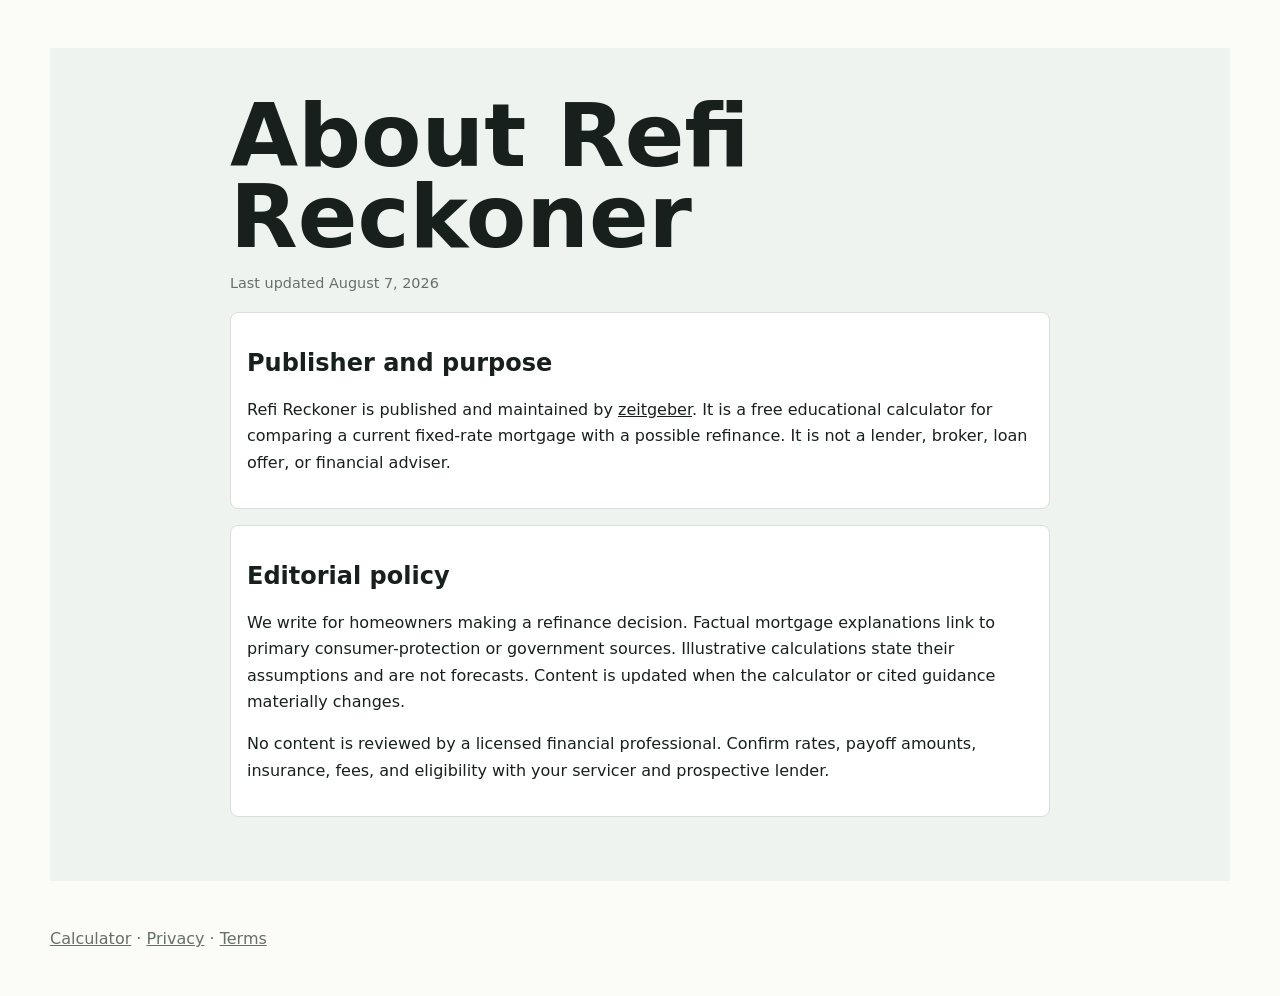
==== about.html @ c667bd90 "Add source-backed refinance guides" ====
<!doctype html><html lang="en"><head><meta charset="utf-8"><meta name="viewport" content="width=device-width,initial-scale=1"><title>About and Editorial Policy | Refi Reckoner</title><meta name="description" content="How Refi Reckoner creates and maintains its refinance calculator and educational guides."><link rel="canonical" href="https://refireckoner.com/about.html"><link rel="stylesheet" href="styles.css"></head><body><main class="shell education single"><div class="shell"><h1>About Refi Reckoner</h1><p class="article-meta">Last updated August 7, 2026</p><article><h2>Publisher and purpose</h2><p>Refi Reckoner is published and maintained by <a href="https://github.com/zeitgeber">zeitgeber</a>. It is a free educational calculator for comparing a current fixed-rate mortgage with a possible refinance. It is not a lender, broker, loan offer, or financial adviser.</p></article><article><h2>Editorial policy</h2><p>We write for homeowners making a refinance decision. Factual mortgage explanations link to primary consumer-protection or government sources. Illustrative calculations state their assumptions and are not forecasts. Content is updated when the calculator or cited guidance materially changes.</p><p>No content is reviewed by a licensed financial professional. Confirm rates, payoff amounts, insurance, fees, and eligibility with your servicer and prospective lender.</p></article></div></main><footer class="shell"><p><a href="index.html">Calculator</a> · <a href="privacy.html">Privacy</a> · <a href="terms.html">Terms</a></p></footer></body></html>
---- styles.css ----
:root {
  color-scheme: light;
  --ink: #18201d;
  --muted: #66706b;
  --line: #d9dfdb;
  --paper: #fbfcf8;
  --panel: #ffffff;
  --green: #167f5f;
  --gold: #b98210;
  --red: #b73b33;
  --blue: #256a8a;
}

* { box-sizing: border-box; }
[hidden] { display: none !important; }
body {
  margin: 0;
  font-family: Inter, ui-sans-serif, system-ui, -apple-system, BlinkMacSystemFont, "Segoe UI", sans-serif;
  color: var(--ink);
  background: var(--paper);
}
a { color: inherit; }
button, input, select { font: inherit; }
button {
  border: 1px solid var(--ink);
  background: var(--ink);
  color: white;
  border-radius: 8px;
  padding: .75rem 1rem;
  cursor: pointer;
}
button:hover { filter: brightness(1.08); }

.hero {
  min-height: 46vh;
  padding: 1.25rem clamp(1rem, 4vw, 4rem) 3rem;
  color: white;
  background:
    linear-gradient(90deg, rgba(16, 25, 22, .88), rgba(16, 25, 22, .5)),
    url("assets/hero.webp") center/cover;
}
nav {
  display: flex;
  align-items: center;
  justify-content: space-between;
  gap: 1rem;
  max-width: 1180px;
  margin: 0 auto;
}
nav div { display: flex; flex-wrap: wrap; gap: 1rem; }
nav a { text-decoration: none; opacity: .9; }
.hero section {
  max-width: 760px;
  margin: clamp(2.5rem, 7vh, 4.5rem) auto 0;
}
.eyebrow {
  text-transform: uppercase;
  letter-spacing: .12em;
  font-weight: 800;
  font-size: .78rem;
}
h1 {
  margin: 0;
  font-size: clamp(3rem, 7vw, 5.5rem);
  line-height: .92;
  letter-spacing: 0;
}
h2, h3 { letter-spacing: 0; }
.hero p:last-child {
  max-width: 620px;
  font-size: 1.25rem;
  line-height: 1.5;
}

.shell {
  width: min(1180px, calc(100% - 2rem));
  margin: 0 auto;
}
.calculator {
  display: grid;
  grid-template-columns: minmax(320px, 1fr) minmax(320px, .9fr);
  gap: 1rem;
  margin-top: -2rem;
  align-items: start;
}
.panel, .verdict, .table-wrap {
  background: var(--panel);
  border: 1px solid var(--line);
  border-radius: 8px;
  padding: 1rem;
  box-shadow: 0 14px 45px rgba(30, 42, 36, .08);
}
.grid, .quick-grid, .mini-grid {
  display: grid;
  grid-template-columns: repeat(2, minmax(0, 1fr));
  gap: .75rem;
}
.quick-grid { margin-bottom: 1rem; }
.loan-details {
  border-top: 1px solid var(--line);
  padding-top: 1rem;
}
.loan-details summary {
  font-size: 1rem;
}
.loan-details .grid { margin-top: 1rem; }
label {
  display: grid;
  gap: .35rem;
  color: var(--muted);
  font-weight: 650;
  font-size: .9rem;
}
label span {
  display: flex;
  align-items: center;
  gap: .4rem;
}
input, select {
  width: 100%;
  min-width: 0;
  border: 1px solid var(--line);
  border-radius: 8px;
  padding: .7rem .75rem;
  color: var(--ink);
  background: #fff;
}
small { color: var(--muted); }
.start-picker {
  display: grid;
  grid-template-columns: 1fr 1fr;
}
.check {
  display: flex;
  align-items: center;
  margin: 1rem 0;
}
.check input { width: auto; }
.input-error {
  margin: 0 0 1rem;
  padding: .75rem;
  border-left: 4px solid var(--red);
  color: #7a211c;
  background: #f9e8e6;
}
.actions { display: flex; flex-wrap: wrap; gap: .6rem; }
.actions button:last-child, .chips button {
  color: var(--ink);
  background: white;
}
.results {
  display: grid;
  gap: 1rem;
}
.verdict {
  border-top: 8px solid var(--green);
}
.verdict.warn { border-top-color: var(--gold); }
.verdict.bad { border-top-color: var(--red); }
.badge {
  display: inline-flex;
  align-items: center;
  border-radius: 999px;
  background: #e6f4ef;
  color: var(--green);
  padding: .3rem .65rem;
  font-weight: 800;
}
.verdict.bad .badge { background: #f9e8e6; color: var(--red); }
.verdict.warn .badge { background: #fbf0d8; color: var(--gold); }
.big {
  font-size: clamp(2rem, 6vw, 4rem);
  line-height: 1;
  margin: .75rem 0;
}
.metrics {
  display: grid;
  grid-template-columns: repeat(2, minmax(0, 1fr));
  gap: .75rem;
}
.metric {
  background: white;
  border: 1px solid var(--line);
  border-radius: 8px;
  padding: .85rem;
}
.metric span {
  display: block;
  color: var(--muted);
  font-size: .82rem;
  font-weight: 700;
}
.metric strong { font-size: 1.25rem; }
.warnings, .checklist { padding-left: 1.25rem; }
.warnings { color: #7a211c; }
.ad {
  min-height: 92px;
  border: 1px dashed #a7b0ab;
  border-radius: 8px;
  display: grid;
  place-items: center;
  color: var(--muted);
  background: #f3f6f1;
}
.table-wrap, details.panel, .share { margin-top: 1rem; }
.table-wrap { overflow-x: auto; padding-right: 1.5rem; }
table {
  width: 100%;
  border-collapse: collapse;
  min-width: 760px;
}
th, td {
  padding: .7rem;
  border-bottom: 1px solid var(--line);
  text-align: right;
  white-space: nowrap;
}
th:last-child, td:last-child { padding-right: 1.25rem; }
th:first-child, td:first-child { text-align: left; }
summary {
  cursor: pointer;
  font-size: 1.35rem;
  font-weight: 800;
}
.advanced {
  display: grid;
  grid-template-columns: repeat(3, minmax(0, 1fr));
  gap: 1rem;
  margin-top: 1rem;
}
.advanced section {
  border: 1px solid var(--line);
  border-radius: 8px;
  padding: 1rem;
  overflow-x: auto;
}
.advanced .check { margin: .8rem 0 0; }
.wide { grid-column: span 2; }
.chips {
  display: flex;
  flex-wrap: wrap;
  gap: .5rem;
}
.chips button { padding: .55rem .7rem; }
.share {
  display: grid;
  grid-template-columns: .75fr 1.25fr;
  gap: 1rem;
  align-items: center;
}
.share > * { min-width: 0; }
canvas {
  width: 100%;
  min-width: 0;
  height: auto;
  border-radius: 8px;
  border: 1px solid var(--line);
}
.education {
  margin-top: 3rem;
  padding: 3rem 0;
  background: #eef3ef;
}
.education .shell {
  display: grid;
  grid-template-columns: repeat(2, minmax(0, 1fr));
  gap: 1rem;
}
.education h2, .education blockquote { grid-column: 1 / -1; }
.education article {
  background: white;
  border: 1px solid var(--line);
  border-radius: 8px;
  padding: 1rem;
}
.education.single .shell { display: block; max-width: 820px; }
.education.single article { margin: 1rem 0; }
.education.single p, .education.single li { line-height: 1.65; }
.article-meta { color: var(--muted); font-size: .9rem; }
.sources { padding-left: 1.25rem; }
.guide-nav { margin: 1.25rem 0 0; display: flex; flex-wrap: wrap; gap: .75rem; }
blockquote {
  margin: 0;
  padding: 1rem;
  border-left: 6px solid var(--blue);
  background: white;
  font-size: 1.2rem;
}
footer {
  padding: 2rem 0;
  color: var(--muted);
}

@media (max-width: 860px) {
  .calculator, .share, .education .shell { grid-template-columns: 1fr; }
  .advanced { grid-template-columns: 1fr; }
  .wide { grid-column: auto; }
  .metrics, .grid, .quick-grid, .mini-grid { grid-template-columns: 1fr; }
  nav { align-items: flex-start; flex-direction: column; }
  .hero { min-height: auto; padding-bottom: 2.5rem; }
  h1 { font-size: 2.35rem; line-height: 1.04; }
  .calculator { margin-top: -1rem; }
  .table-wrap { overflow: visible; padding-right: 1rem; }
  .table-wrap table, .table-wrap tbody, .table-wrap tr, .table-wrap td { display: block; min-width: 0; width: 100%; }
  .table-wrap thead { display: none; }
  .table-wrap tr { padding: .65rem 0; border-bottom: 1px solid var(--line); }
  .table-wrap td { display: flex; justify-content: space-between; gap: 1rem; padding: .35rem 0; border: 0; text-align: right; white-space: normal; }
  .table-wrap td::before { content: attr(data-label); color: var(--muted); font-weight: 700; text-align: left; }
}
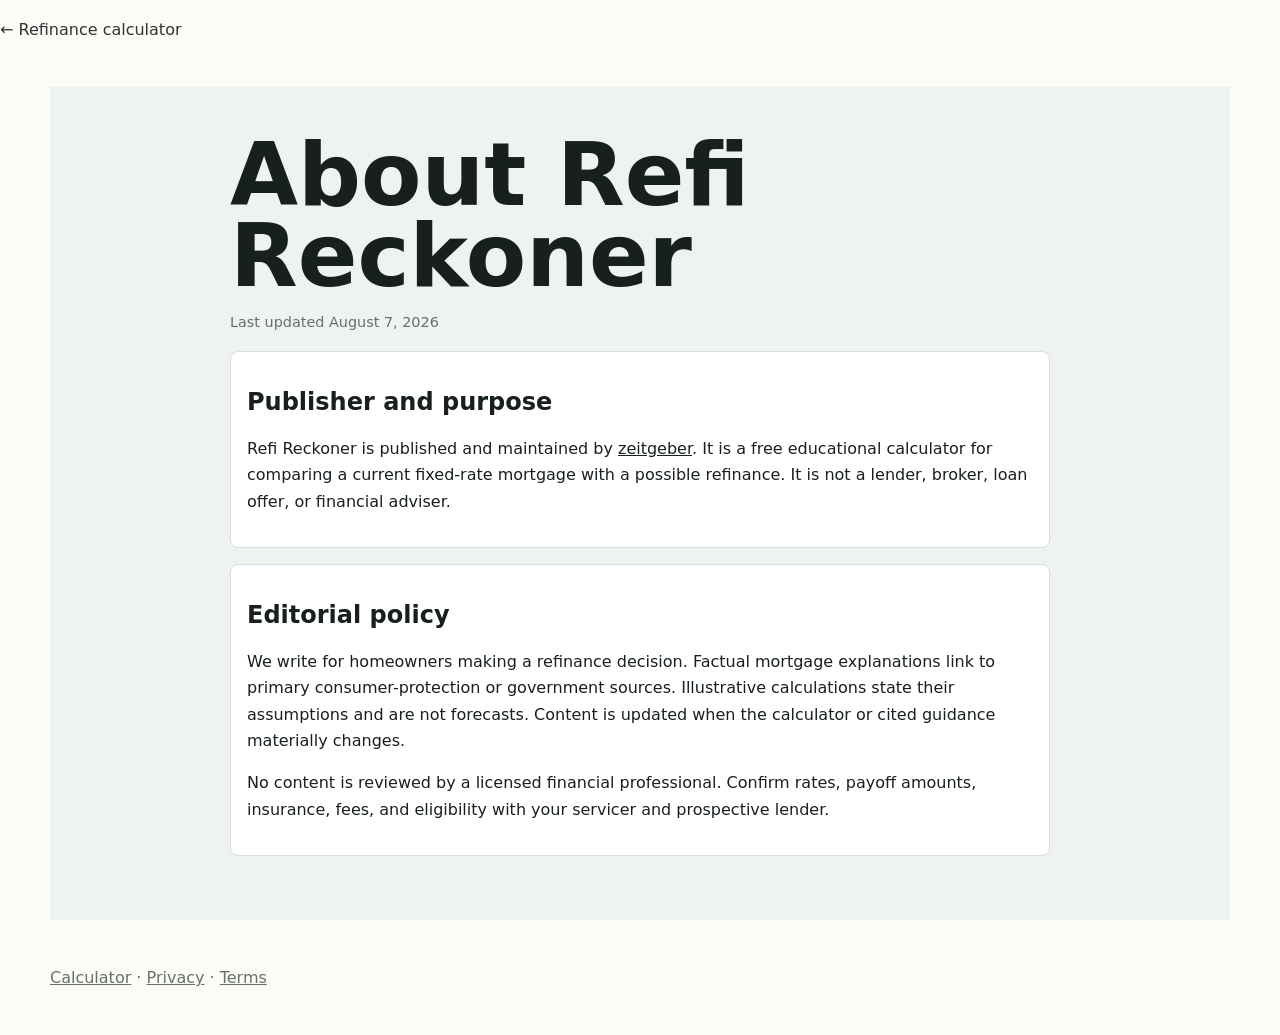
==== commit f2923b6e: "Add calculator links to guide pages" ====
--- a/about.html
+++ b/about.html
@@ -1 +1 @@
-<!doctype html><html lang="en"><head><meta charset="utf-8"><meta name="viewport" content="width=device-width,initial-scale=1"><title>About and Editorial Policy | Refi Reckoner</title><meta name="description" content="How Refi Reckoner creates and maintains its refinance calculator and educational guides."><link rel="canonical" href="https://refireckoner.com/about.html"><link rel="stylesheet" href="styles.css"></head><body><main class="shell education single"><div class="shell"><h1>About Refi Reckoner</h1><p class="article-meta">Last updated August 7, 2026</p><article><h2>Publisher and purpose</h2><p>Refi Reckoner is published and maintained by <a href="https://github.com/zeitgeber">zeitgeber</a>. It is a free educational calculator for comparing a current fixed-rate mortgage with a possible refinance. It is not a lender, broker, loan offer, or financial adviser.</p></article><article><h2>Editorial policy</h2><p>We write for homeowners making a refinance decision. Factual mortgage explanations link to primary consumer-protection or government sources. Illustrative calculations state their assumptions and are not forecasts. Content is updated when the calculator or cited guidance materially changes.</p><p>No content is reviewed by a licensed financial professional. Confirm rates, payoff amounts, insurance, fees, and eligibility with your servicer and prospective lender.</p></article></div></main><footer class="shell"><p><a href="index.html">Calculator</a> · <a href="privacy.html">Privacy</a> · <a href="terms.html">Terms</a></p></footer></body></html>
+<!doctype html><html lang="en"><head><meta charset="utf-8"><meta name="viewport" content="width=device-width,initial-scale=1"><title>About and Editorial Policy | Refi Reckoner</title><meta name="description" content="How Refi Reckoner creates and maintains its refinance calculator and educational guides."><link rel="canonical" href="https://refireckoner.com/about.html"><link rel="stylesheet" href="styles.css"></head><body><nav class="shell guide-nav"><a href="index.html">← Refinance calculator</a></nav><main class="shell education single"><div class="shell"><h1>About Refi Reckoner</h1><p class="article-meta">Last updated August 7, 2026</p><article><h2>Publisher and purpose</h2><p>Refi Reckoner is published and maintained by <a href="https://github.com/zeitgeber">zeitgeber</a>. It is a free educational calculator for comparing a current fixed-rate mortgage with a possible refinance. It is not a lender, broker, loan offer, or financial adviser.</p></article><article><h2>Editorial policy</h2><p>We write for homeowners making a refinance decision. Factual mortgage explanations link to primary consumer-protection or government sources. Illustrative calculations state their assumptions and are not forecasts. Content is updated when the calculator or cited guidance materially changes.</p><p>No content is reviewed by a licensed financial professional. Confirm rates, payoff amounts, insurance, fees, and eligibility with your servicer and prospective lender.</p></article></div></main><footer class="shell"><p><a href="index.html">Calculator</a> · <a href="privacy.html">Privacy</a> · <a href="terms.html">Terms</a></p></footer></body></html>
